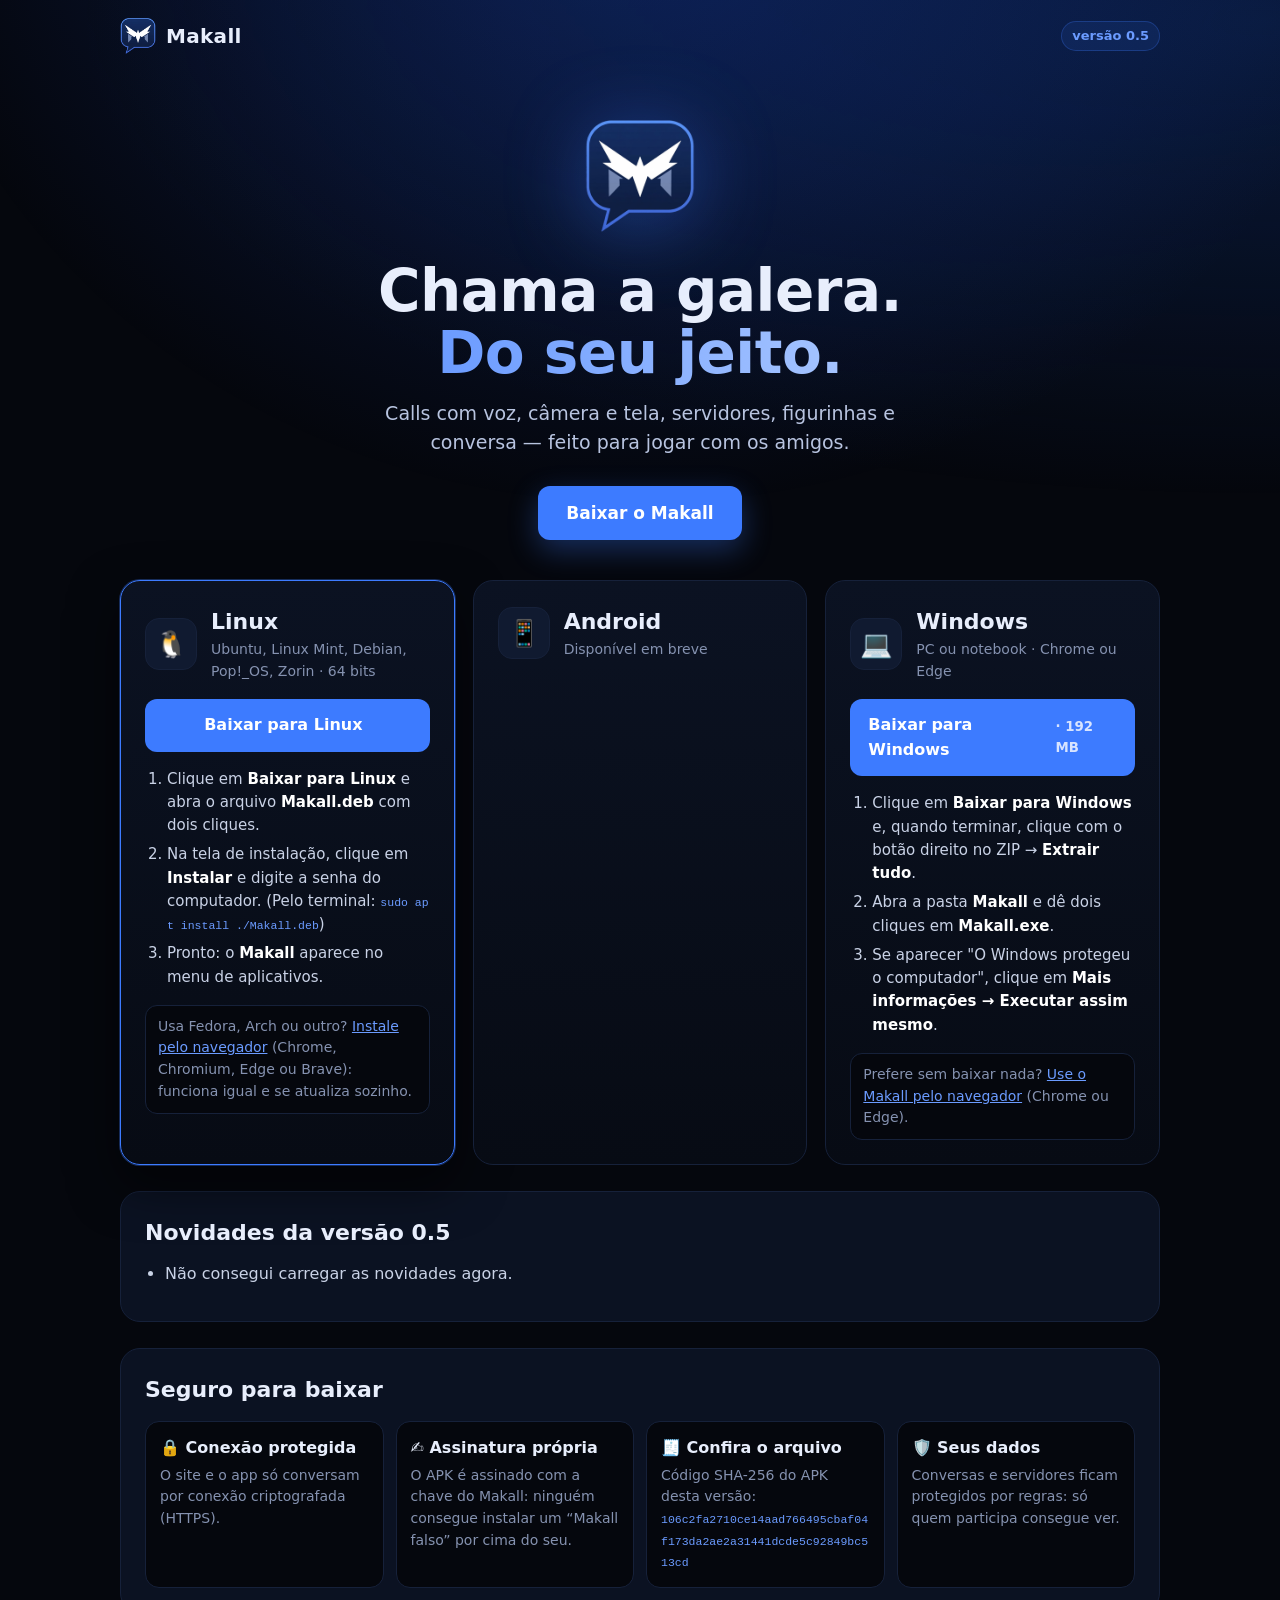
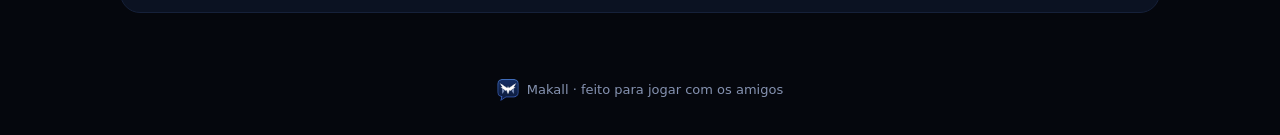
==== index.html @ 07456e09 "Update index.html" ====
<!doctype html>
<html lang="pt-BR">
<head>
<meta charset="utf-8">
<meta name="viewport" content="width=device-width, initial-scale=1">
<meta name="theme-color" content="#05070d">
<meta name="description" content="Baixe o Makall: chamadas, servidores e conversa com os amigos. Android, Windows e Linux.">
<title>Makall — baixar</title>
<link rel="icon" href="logo.png">
<link rel="stylesheet" href="site.css">
<script src="site.js" defer></script>
</head>
<body>
<div class="glow" aria-hidden="true"></div>
<header class="top">
  <a class="brand" href="#"><img src="logo.png" alt="" width="36" height="36"><span>Makall</span></a>
  <span class="ver" id="ver">versão …</span>
</header>

<main>
  <section class="hero">
    <img class="hero-logo" src="logo.png" alt="Logo do Makall" width="112" height="112">
    <h1>Chama a galera.<br><em>Do seu jeito.</em></h1>
    <p class="lead">Calls com voz, câmera e tela, servidores, figurinhas e conversa — feito para jogar com os amigos.</p>
    <a class="cta" href="#baixar">Baixar o Makall</a>
  </section>

  <section id="baixar" class="downloads">
   <article class="dl" id="dl-android">
  <div class="dl-head">
    <span class="ico" aria-hidden="true">📱</span>
    <div>
      <h2>Android</h2>
      <p class="muted">Disponível em breve</p>
    </div>
  </div>
</article>

    <article class="dl" id="dl-pc">
      <div class="dl-head"><span class="ico" aria-hidden="true">💻</span><div><h2>Windows</h2><p class="muted">PC ou notebook · Chrome ou Edge</p></div></div>
      <a class="btn primary" id="pcopen" href="https://github.com/aeternuspoison/makall/releases/latest/download/Makall-Windows-0.5.zip" rel="noopener">Baixar para Windows <small>· 192 MB</small></a>
      <ol class="steps">
        <li>Clique em <b>Baixar para Windows</b> e, quando terminar, clique com o botão direito no ZIP → <b>Extrair tudo</b>.</li>
        <li>Abra a pasta <b>Makall</b> e dê dois cliques em <b>Makall.exe</b>.</li>
        <li>Se aparecer "O Windows protegeu o computador", clique em <b>Mais informações → Executar assim mesmo</b>.</li>
      </ol>
      <p class="note">Prefere sem baixar nada? <a href="app/" target="_blank" rel="noopener">Use o Makall pelo navegador</a> (Chrome ou Edge).</p>
    </article>

    <article class="dl" id="dl-linux">
      <div class="dl-head"><span class="ico" aria-hidden="true">🐧</span><div><h2>Linux</h2><p class="muted">Ubuntu, Linux Mint, Debian, Pop!_OS, Zorin · 64 bits</p></div></div>
      <a class="btn primary" id="deb" href="https://github.com/aeternuspoison/makall/releases/download/untagged-8e85a0187bf473777cb1/Makall-Linux-0.5.zip" download rel="noopener">Baixar para Linux <small id="debsize"></small></a>
      <ol class="steps">
        <li>Clique em <b>Baixar para Linux</b> e abra o arquivo <b>Makall.deb</b> com dois cliques.</li>
        <li>Na tela de instalação, clique em <b>Instalar</b> e digite a senha do computador. (Pelo terminal: <code>sudo apt install ./Makall.deb</code>)</li>
        <li>Pronto: o <b>Makall</b> aparece no menu de aplicativos.</li>
      </ol>
      <p class="note">Usa Fedora, Arch ou outro? <a href="app/" target="_blank" rel="noopener">Instale pelo navegador</a> (Chrome, Chromium, Edge ou Brave): funciona igual e se atualiza sozinho.</p>
    </article>
  </section>

  <section class="news">
    <h2>Novidades da versão <span id="ver2">…</span></h2>
    <ul id="notas"><li class="muted">Carregando…</li></ul>
    <p class="muted small" id="quando"></p>
  </section>

  <section class="safe">
    <h2>Seguro para baixar</h2>
    <div class="safe-grid">
      <div><b>🔒 Conexão protegida</b><p>O site e o app só conversam por conexão criptografada (HTTPS).</p></div>
      <div><b>✍️ Assinatura própria</b><p>O APK é assinado com a chave do Makall: ninguém consegue instalar um “Makall falso” por cima do seu.</p></div>
      <div><b>🧾 Confira o arquivo</b><p>Código SHA-256 do APK desta versão:<br><code id="sha">…</code></p><p id="debshaw" hidden>Do instalador do Linux:<br><code id="debsha">…</code></p></div>
      <div><b>🛡️ Seus dados</b><p>Conversas e servidores ficam protegidos por regras: só quem participa consegue ver.</p></div>
    </div>
  </section>
</main>

<footer>
  <img src="logo.png" alt="" width="22" height="22"> Makall · feito para jogar com os amigos
</footer>
</body>
</html>
---- site.css ----
:root { --bg0: #05070d; --bg1: #070b14; --bg2: #0b1222; --bg3: #101a30; --navy: #0d2a66; --navy2: #14398a; --acc: #3d7bff; --acc2: #6b9bff; --tx: #e8eefc; --mut: #8592b0; --line: #16213a; }
* { box-sizing: border-box; margin: 0; }
html { scroll-behavior: smooth; }
body { background: var(--bg0); color: var(--tx); font: 16px/1.55 "Segoe UI", system-ui, -apple-system, Roboto, sans-serif; min-height: 100vh; overflow-x: hidden; }
::selection { background: #3d7bff66; }
a { color: var(--acc2); }
.muted { color: var(--mut); }
.small { font-size: 13px; }
.glow { position: fixed; inset: -20vh -20vw auto; height: 90vh; background: radial-gradient(ellipse at 50% 0%, #1d4ed855, transparent 60%), radial-gradient(ellipse at 85% 25%, #0d2a6688, transparent 55%); pointer-events: none; z-index: -1; }
.top { display: flex; align-items: center; justify-content: space-between; max-width: 1080px; margin: 0 auto; padding: 18px 20px; }
.brand { display: flex; align-items: center; gap: 10px; color: var(--tx); text-decoration: none; font-weight: 800; font-size: 20px; letter-spacing: .3px; }
.ver { font-size: 13px; font-weight: 700; color: var(--acc2); background: #3d7bff1a; border: 1px solid #3d7bff44; padding: 4px 10px; border-radius: 999px; }
main { max-width: 1080px; margin: 0 auto; padding: 0 20px 40px; }
.hero { text-align: center; padding: 48px 0 40px; }
.hero-logo { filter: drop-shadow(0 10px 40px #3d7bff66); animation: float 5s ease-in-out infinite; }
@keyframes float { 50% { transform: translateY(-8px); } }
h1 { font-size: clamp(34px, 6vw, 58px); line-height: 1.08; margin: 20px 0 14px; font-weight: 900; letter-spacing: -.5px; }
h1 em { font-style: normal; background: linear-gradient(90deg, var(--acc2), #a5c4ff); -webkit-background-clip: text; background-clip: text; color: transparent; }
.lead { color: #b8c4e0; font-size: clamp(16px, 2.2vw, 19px); max-width: 560px; margin: 0 auto 28px; }
.cta, .btn { display: inline-flex; align-items: center; justify-content: center; gap: 8px; font-weight: 700; text-decoration: none; border-radius: 12px; transition: transform .12s, background .12s, box-shadow .12s; }
.cta { background: var(--acc); color: #fff; padding: 14px 28px; font-size: 17px; box-shadow: 0 10px 30px #3d7bff55; }
.cta:hover, .btn.primary:hover { background: var(--acc2); transform: translateY(-1px); }
.downloads { display: grid; grid-template-columns: repeat(auto-fit, minmax(300px, 1fr)); gap: 18px; scroll-margin-top: 20px; }
.dl { background: linear-gradient(180deg, var(--bg2), var(--bg1)); border: 1px solid var(--line); border-radius: 20px; padding: 24px; display: flex; flex-direction: column; gap: 16px; transition: border-color .2s; }
.dl.me { border-color: var(--acc); box-shadow: 0 0 0 1px #3d7bff55, 0 20px 50px #0008; }
.dl-head { display: flex; gap: 14px; align-items: center; }
.ico { width: 52px; height: 52px; border-radius: 14px; background: var(--bg3); border: 1px solid var(--line); display: grid; place-items: center; font-size: 26px; flex: none; }
h2 { font-size: 22px; font-weight: 800; }
.dl .muted { font-size: 14px; }
.btn.primary { background: var(--acc); color: #fff; padding: 14px 18px; font-size: 16px; }
.btn small { font-weight: 600; opacity: .8; }
.steps { padding-left: 22px; color: #c9d2e6; display: flex; flex-direction: column; gap: 6px; font-size: 15px; }
.steps b { color: #fff; }
.kbd { display: inline-block; padding: 0 6px; border-radius: 6px; background: var(--bg3); border: 1px solid var(--line); font-size: 13px; }
.note { font-size: 14px; color: var(--mut); background: var(--bg0); border: 1px solid var(--line); border-radius: 12px; padding: 10px 12px; }
.note b { color: var(--acc2); }
.news, .safe { margin-top: 26px; background: var(--bg2); border: 1px solid var(--line); border-radius: 20px; padding: 24px; }
.news ul { margin-top: 12px; padding-left: 20px; display: flex; flex-direction: column; gap: 6px; color: #c9d2e6; }
.news p { margin-top: 10px; }
.safe-grid { margin-top: 14px; display: grid; grid-template-columns: repeat(auto-fit, minmax(220px, 1fr)); gap: 12px; }
.safe-grid > div { background: var(--bg0); border: 1px solid var(--line); border-radius: 14px; padding: 14px; }
.safe-grid p { color: var(--mut); font-size: 14px; margin-top: 4px; }
code { font-family: ui-monospace, Consolas, monospace; font-size: 11.5px; color: var(--acc2); word-break: break-all; }
footer { text-align: center; color: var(--mut); font-size: 13px; padding: 26px 20px 34px; display: flex; gap: 8px; align-items: center; justify-content: center; }
@media (max-width: 640px) { .hero { padding: 26px 0 30px; } .dl, .news, .safe { padding: 18px; border-radius: 16px; } }
.btn.off { background: var(--bg3); color: var(--mut); cursor: default; pointer-events: none; }
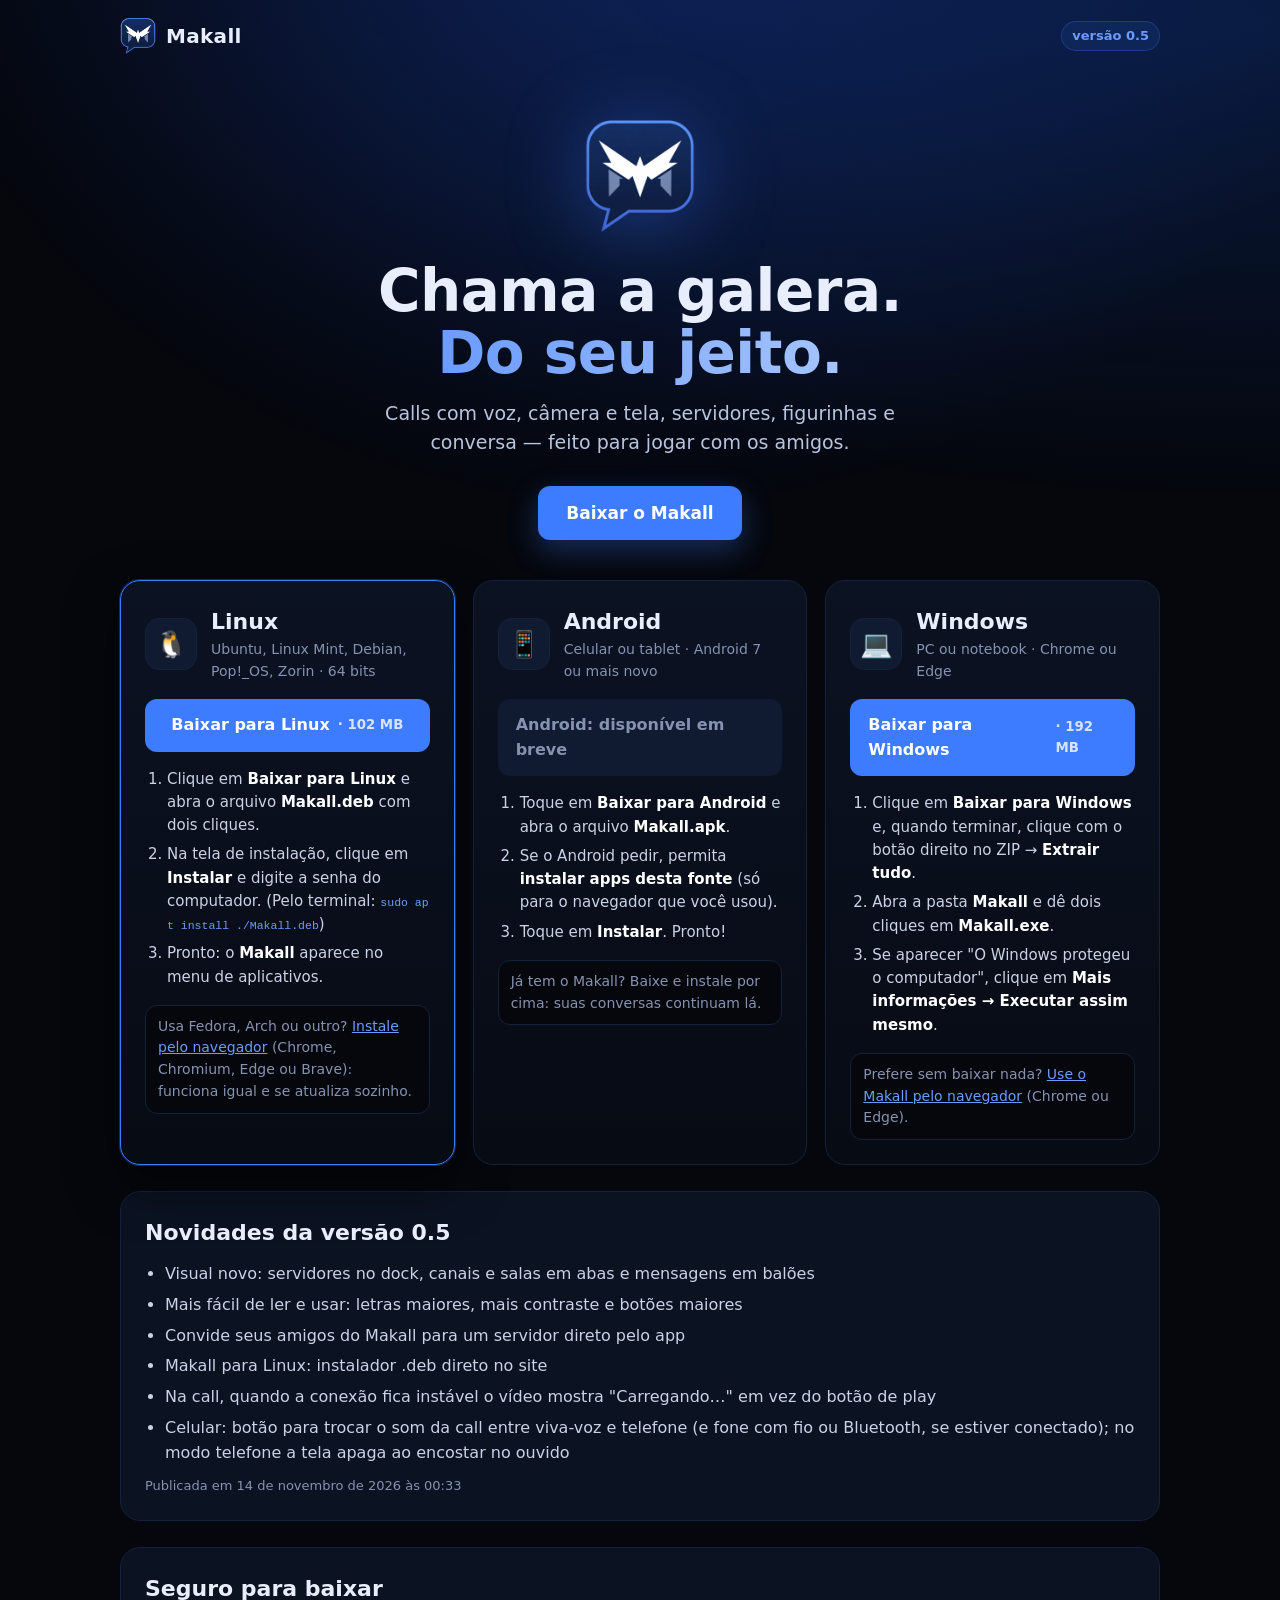
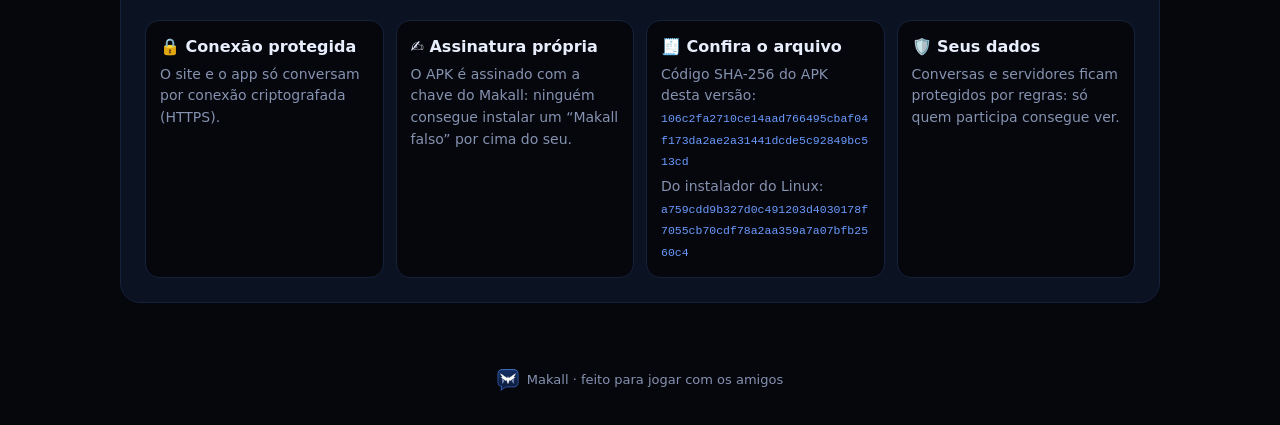
==== commit 727a5308: "Update index.html" ====
--- a/index.html
+++ b/index.html
@@ -27,15 +27,29 @@
   </section>
 
   <section id="baixar" class="downloads">
-   <article class="dl" id="dl-android">
-  <div class="dl-head">
-    <span class="ico" aria-hidden="true">📱</span>
-    <div>
-      <h2>Android</h2>
-      <p class="muted">Disponível em breve</p>
-    </div>
-  </div>
-</article>
+
+    <article class="dl" id="dl-android">
+      <div class="dl-head">
+        <span class="ico" aria-hidden="true">📱</span>
+        <div>
+          <h2>Android</h2>
+          <p class="muted">Celular ou tablet · Android 7 ou mais novo</p>
+        </div>
+      </div>
+
+      <a class="btn primary" id="apk"
+         href="https://github.com/aeternuspoison/makall/releases/download/untagged-de71efdc9c9ae6260234/Makall-Android-0.5.zip"
+         rel="noopener">
+        Baixar para Android <small id="apksize">· 5,5 MB</small>
+      </a>
+
+      <ol class="steps">
+        <li>Toque em <b>Baixar para Android</b> e abra o arquivo <b>Makall.apk</b>.</li>
+        <li>Se o Android pedir, permita <b>instalar apps desta fonte</b> (só para o navegador que você usou).</li>
+        <li>Toque em <b>Instalar</b>. Pronto!</li>
+      </ol>
+      <p class="note">Já tem o Makall? Baixe e instale por cima: suas conversas continuam lá.</p>
+    </article>
 
     <article class="dl" id="dl-pc">
       <div class="dl-head"><span class="ico" aria-hidden="true">💻</span><div><h2>Windows</h2><p class="muted">PC ou notebook · Chrome ou Edge</p></div></div>
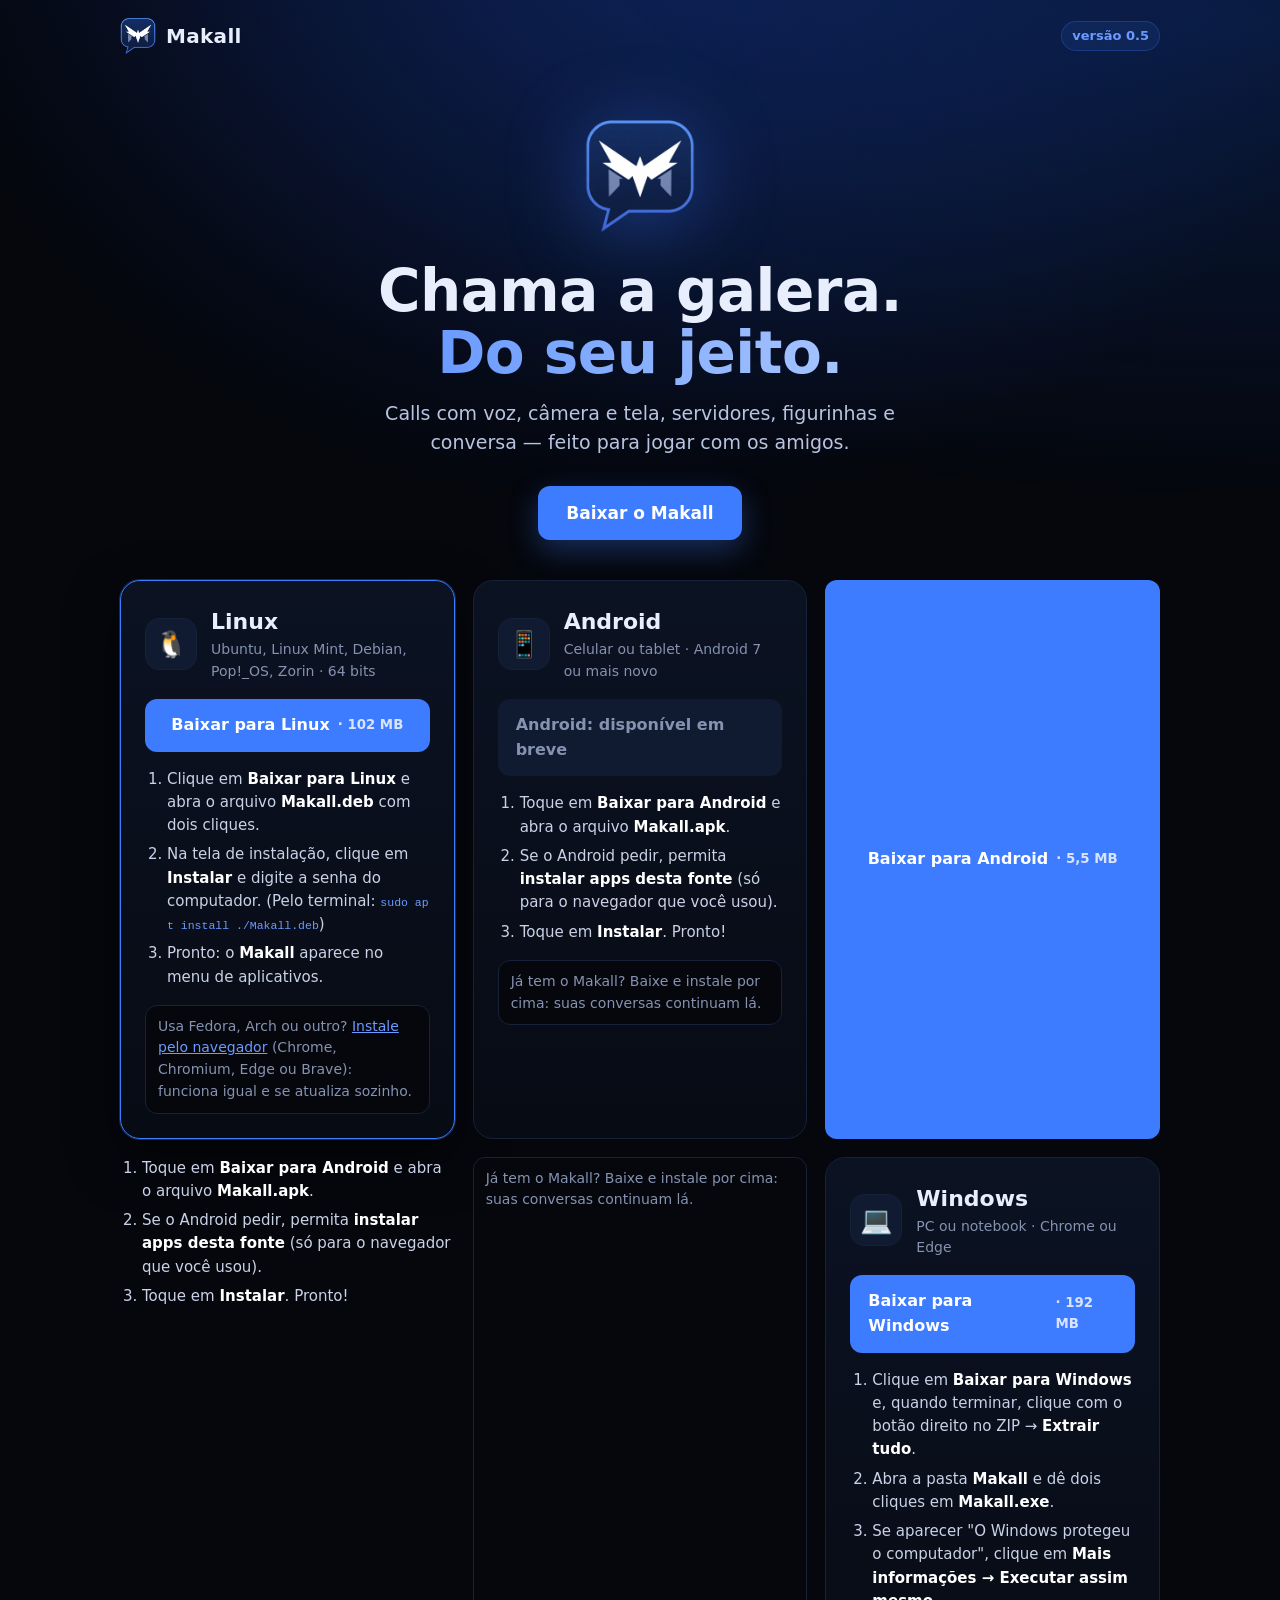
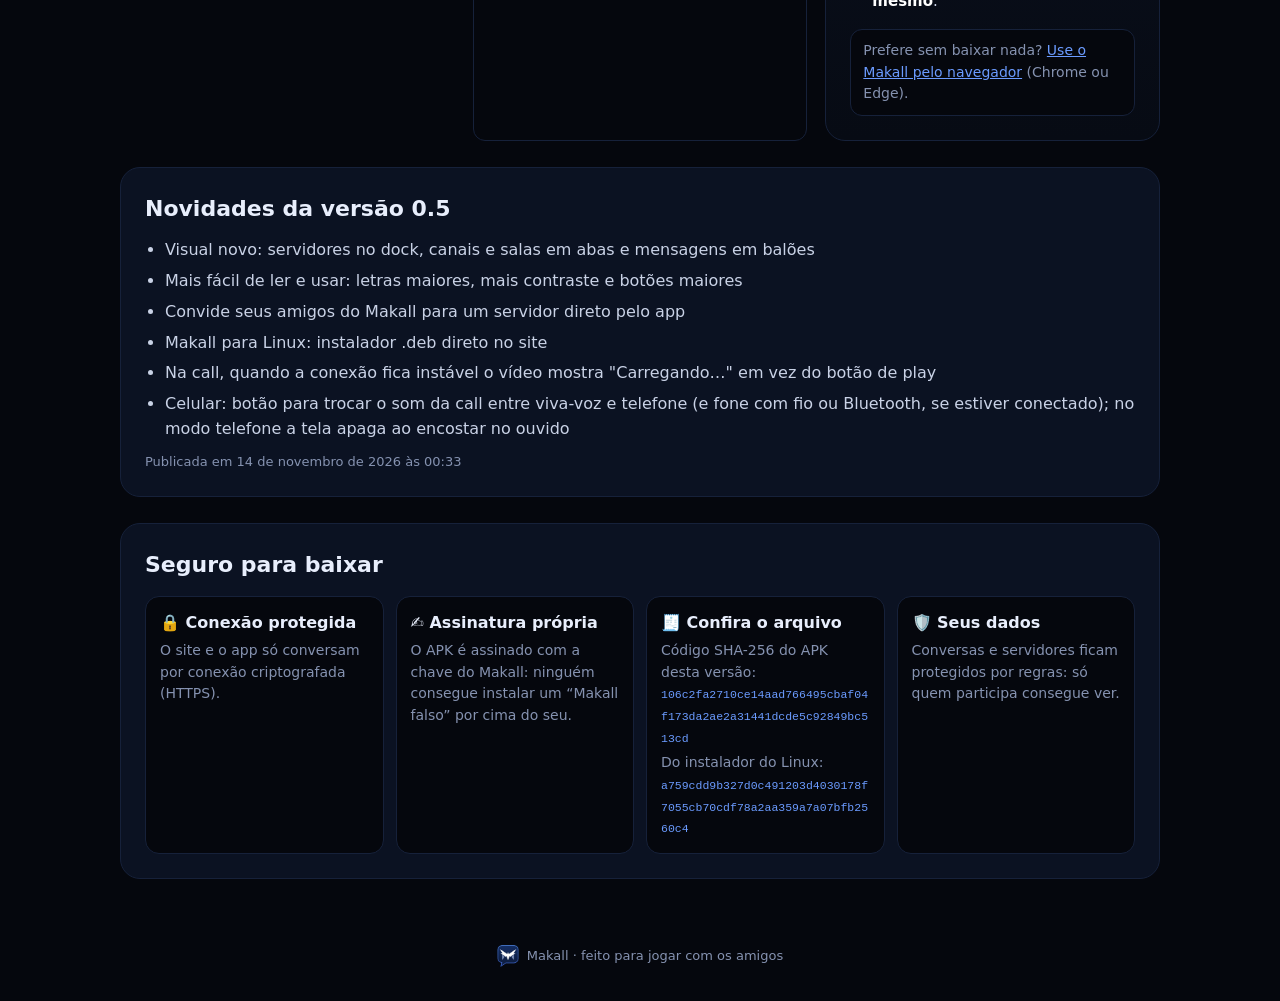
==== commit b974000c: "Update index.html" ====
--- a/index.html
+++ b/index.html
@@ -28,14 +28,20 @@
 
   <section id="baixar" class="downloads">
 
-    <article class="dl" id="dl-android">
-      <div class="dl-head">
-        <span class="ico" aria-hidden="true">📱</span>
-        <div>
-          <h2>Android</h2>
-          <p class="muted">Celular ou tablet · Android 7 ou mais novo</p>
-        </div>
-      </div>
+<article class="dl" id="dl-android">
+  <div class="dl-head"><span class="ico" aria-hidden="true">📱</span><div><h2>Android</h2><p class="muted">Celular ou tablet · Android 7 ou mais novo</p></div></div>
+
+  <a class="btn primary" id="apk"
+     href="https://github.com/aeternuspoison/makall/releases/download/untagged-de71efdc9c9ae6260234/Makall-Android-0.5.zip"
+     rel="noopener">Baixar para Android <small id="apksize">· 5,5 MB</small></a>
+
+  <ol class="steps">
+    <li>Toque em <b>Baixar para Android</b> e abra o arquivo <b>Makall.apk</b>.</li>
+    <li>Se o Android pedir, permita <b>instalar apps desta fonte</b> (só para o navegador que você usou).</li>
+    <li>Toque em <b>Instalar</b>. Pronto!</li>
+  </ol>
+  <p class="note">Já tem o Makall? Baixe e instale por cima: suas conversas continuam lá.</p>
+</article>
 
       <a class="btn primary" id="apk"
          href="https://github.com/aeternuspoison/makall/releases/download/untagged-de71efdc9c9ae6260234/Makall-Android-0.5.zip"
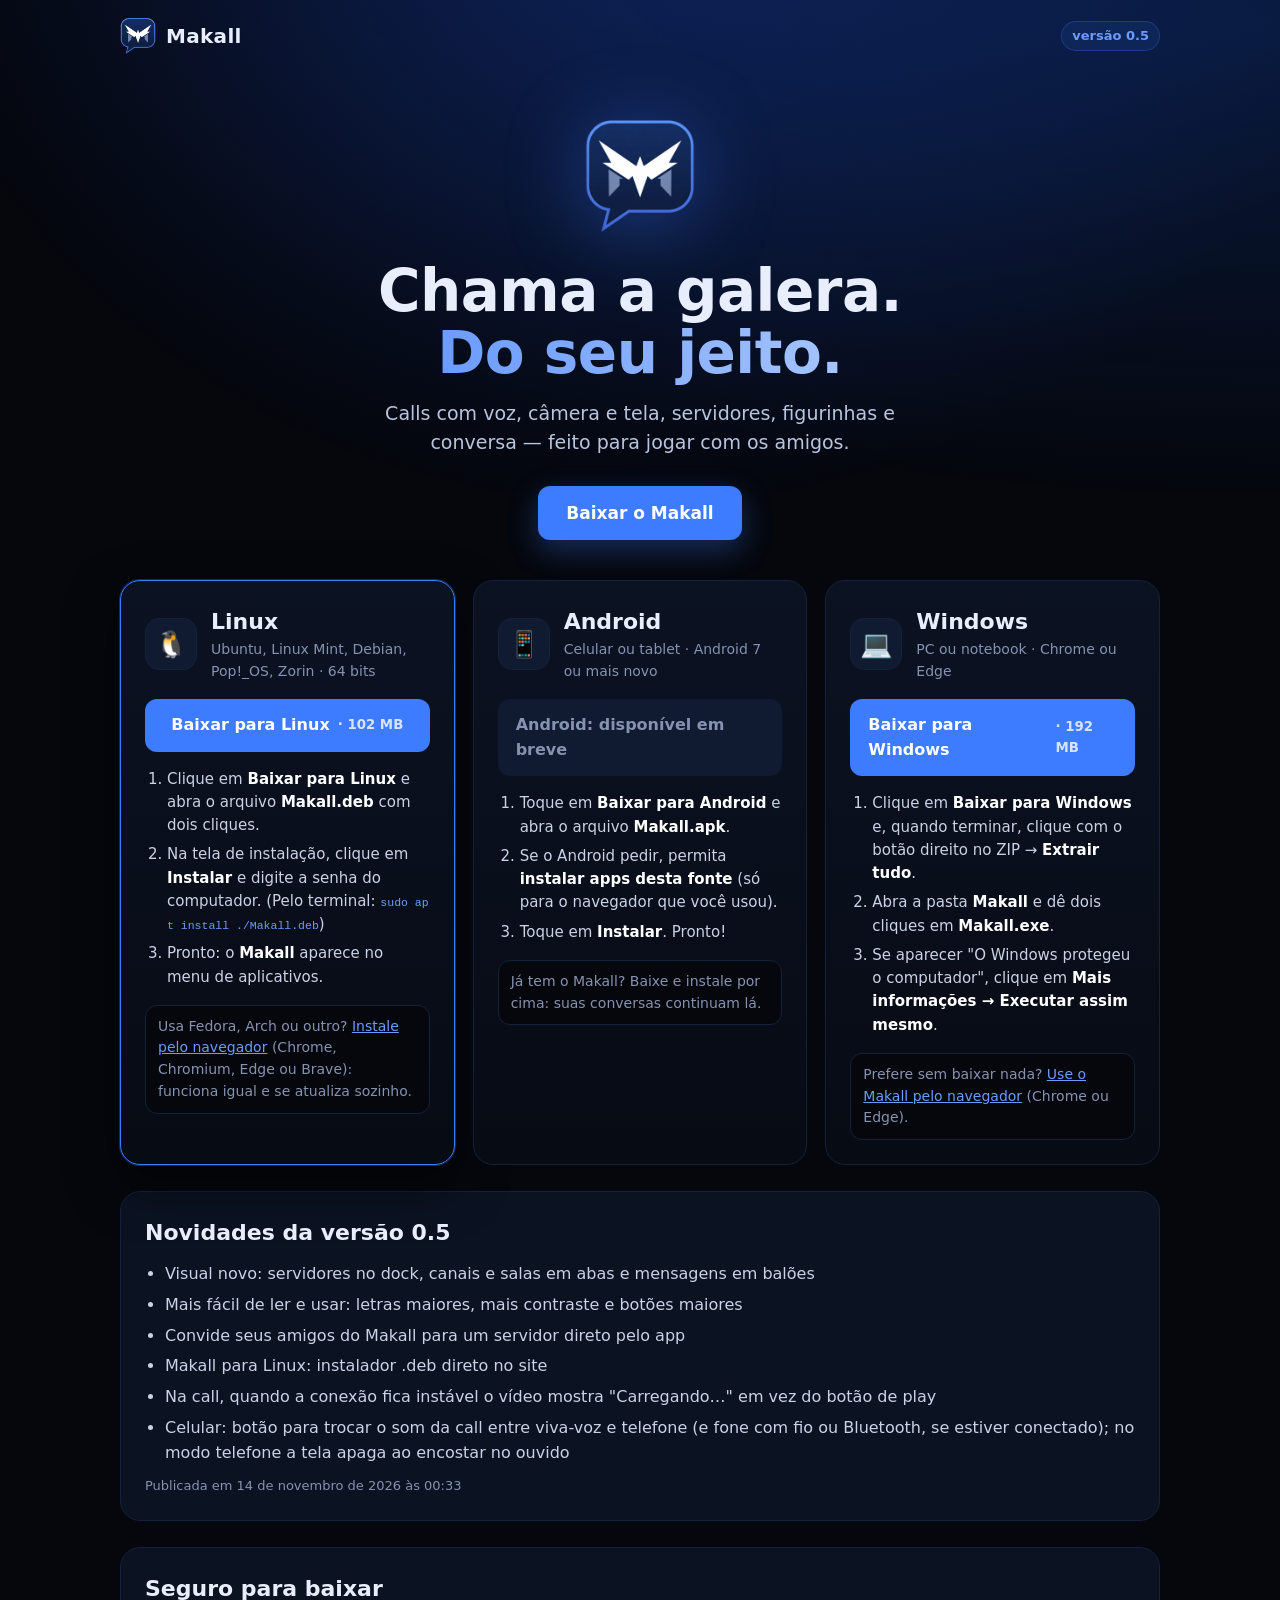
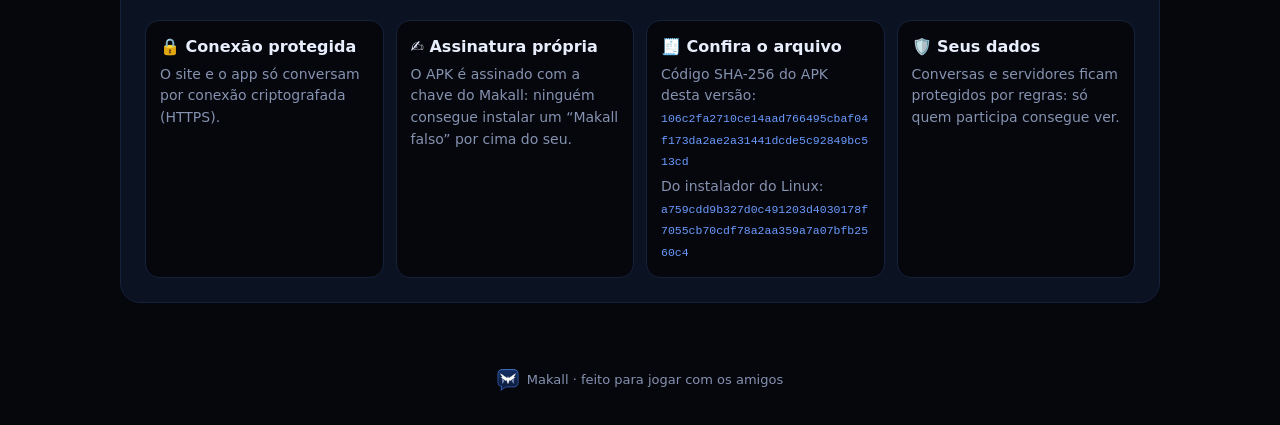
==== commit 3264d048: "Update index.html" ====
--- a/index.html
+++ b/index.html
@@ -28,26 +28,12 @@
 
   <section id="baixar" class="downloads">
 
-<article class="dl" id="dl-android">
-  <div class="dl-head"><span class="ico" aria-hidden="true">📱</span><div><h2>Android</h2><p class="muted">Celular ou tablet · Android 7 ou mais novo</p></div></div>
-
-  <a class="btn primary" id="apk"
-     href="https://github.com/aeternuspoison/makall/releases/download/untagged-de71efdc9c9ae6260234/Makall-Android-0.5.zip"
-     rel="noopener">Baixar para Android <small id="apksize">· 5,5 MB</small></a>
-
-  <ol class="steps">
-    <li>Toque em <b>Baixar para Android</b> e abra o arquivo <b>Makall.apk</b>.</li>
-    <li>Se o Android pedir, permita <b>instalar apps desta fonte</b> (só para o navegador que você usou).</li>
-    <li>Toque em <b>Instalar</b>. Pronto!</li>
-  </ol>
-  <p class="note">Já tem o Makall? Baixe e instale por cima: suas conversas continuam lá.</p>
-</article>
+    <article class="dl" id="dl-android">
+      <div class="dl-head"><span class="ico" aria-hidden="true">📱</span><div><h2>Android</h2><p class="muted">Celular ou tablet · Android 7 ou mais novo</p></div></div>
 
       <a class="btn primary" id="apk"
          href="https://github.com/aeternuspoison/makall/releases/download/untagged-de71efdc9c9ae6260234/Makall-Android-0.5.zip"
-         rel="noopener">
-        Baixar para Android <small id="apksize">· 5,5 MB</small>
-      </a>
+         rel="noopener">Baixar para Android <small id="apksize">· 5,5 MB</small></a>
 
       <ol class="steps">
         <li>Toque em <b>Baixar para Android</b> e abra o arquivo <b>Makall.apk</b>.</li>
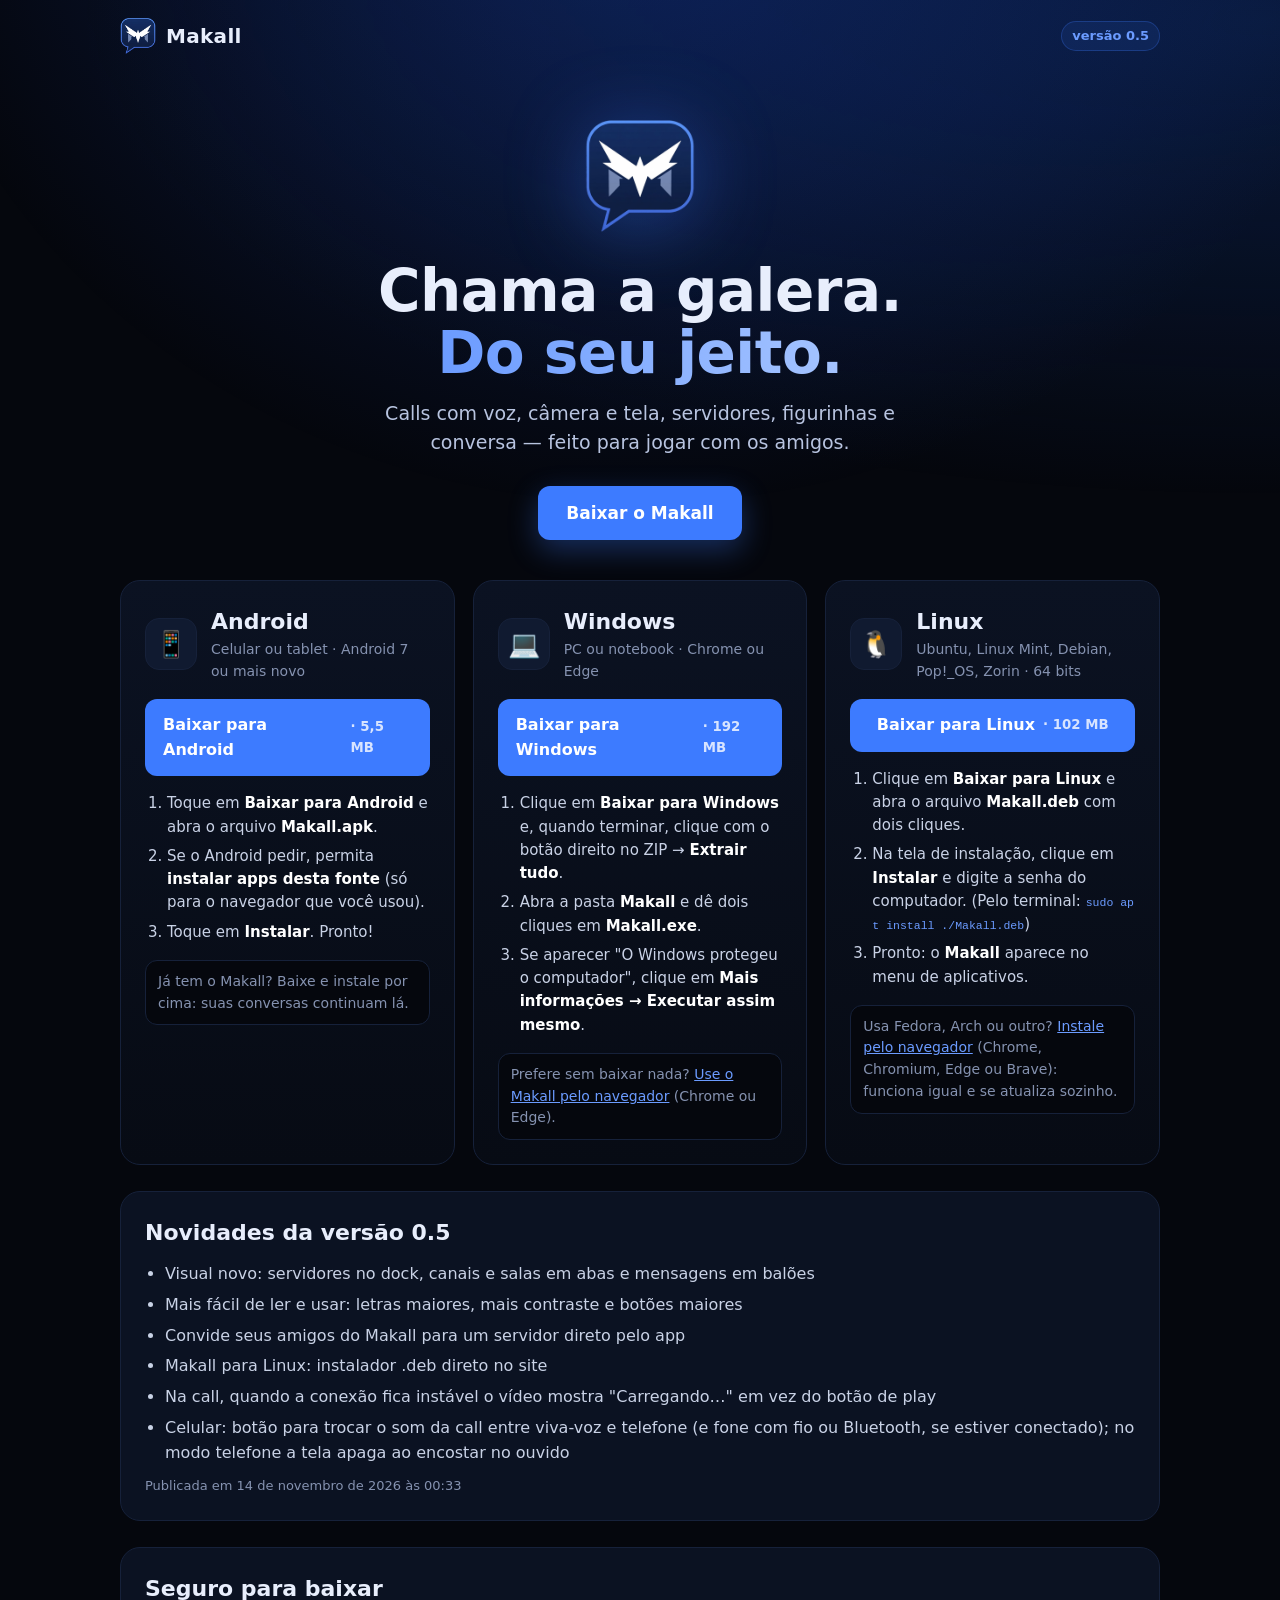
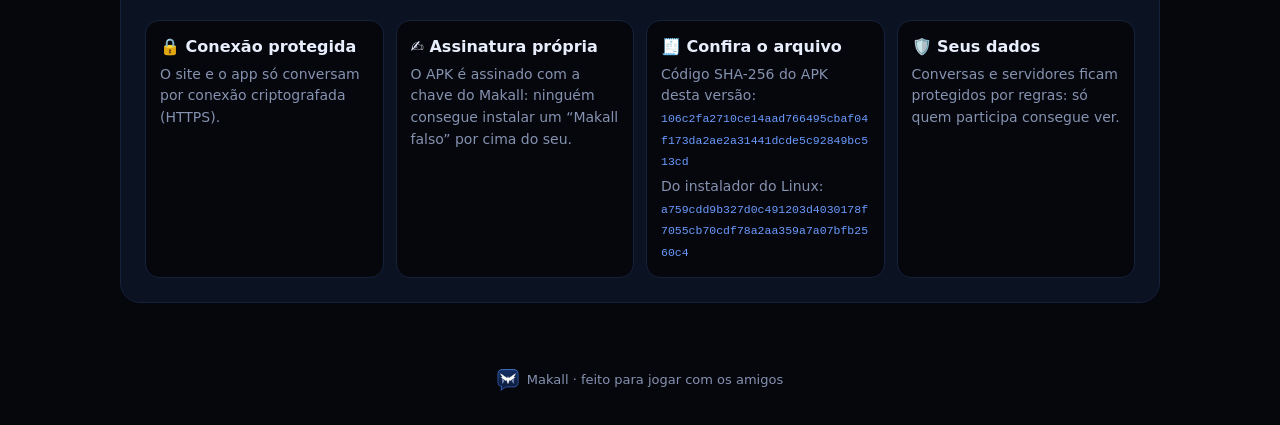
==== commit 69d9fdbb: "Update index.html" ====
--- a/index.html
+++ b/index.html
@@ -28,20 +28,18 @@
 
   <section id="baixar" class="downloads">
 
-    <article class="dl" id="dl-android">
-      <div class="dl-head"><span class="ico" aria-hidden="true">📱</span><div><h2>Android</h2><p class="muted">Celular ou tablet · Android 7 ou mais novo</p></div></div>
-
-      <a class="btn primary" id="apk"
-         href="https://github.com/aeternuspoison/makall/releases/download/untagged-de71efdc9c9ae6260234/Makall-Android-0.5.zip"
-         rel="noopener">Baixar para Android <small id="apksize">· 5,5 MB</small></a>
-
-      <ol class="steps">
-        <li>Toque em <b>Baixar para Android</b> e abra o arquivo <b>Makall.apk</b>.</li>
-        <li>Se o Android pedir, permita <b>instalar apps desta fonte</b> (só para o navegador que você usou).</li>
-        <li>Toque em <b>Instalar</b>. Pronto!</li>
-      </ol>
-      <p class="note">Já tem o Makall? Baixe e instale por cima: suas conversas continuam lá.</p>
-    </article>
+  <article class="dl" id="dl-android">
+    <div class="dl-head"><span class="ico" aria-hidden="true">📱</span><div><h2>Android</h2><p class="muted">Celular ou tablet · Android 7 ou mais novo</p></div></div>
+  
+    <a class="btn primary" id="apk" href="https://github.com/aeternuspoison/makall/releases/download/untagged-de71efdc9c9ae6260234/Makall-Android-0.5.zip" rel="noopener">Baixar para Android <small id="apksize">· 5,5 MB</small></a>
+  
+    <ol class="steps">
+      <li>Toque em <b>Baixar para Android</b> e abra o arquivo <b>Makall.apk</b>.</li>
+      <li>Se o Android pedir, permita <b>instalar apps desta fonte</b> (só para o navegador que você usou).</li>
+      <li>Toque em <b>Instalar</b>. Pronto!</li>
+    </ol>
+    <p class="note">Já tem o Makall? Baixe e instale por cima: suas conversas continuam lá.</p>
+  </article>
 
     <article class="dl" id="dl-pc">
       <div class="dl-head"><span class="ico" aria-hidden="true">💻</span><div><h2>Windows</h2><p class="muted">PC ou notebook · Chrome ou Edge</p></div></div>
@@ -56,7 +54,7 @@
 
     <article class="dl" id="dl-linux">
       <div class="dl-head"><span class="ico" aria-hidden="true">🐧</span><div><h2>Linux</h2><p class="muted">Ubuntu, Linux Mint, Debian, Pop!_OS, Zorin · 64 bits</p></div></div>
-      <a class="btn primary" id="deb" href="https://github.com/aeternuspoison/makall/releases/download/untagged-8e85a0187bf473777cb1/Makall-Linux-0.5.zip" download rel="noopener">Baixar para Linux <small id="debsize"></small></a>
+      <a class="btn primary" id="deb" href="https://github.com/aeternuspoison/makall/releases/download/0.5_linux/Makall-Linux-0.5.zip" download rel="noopener">Baixar para Linux <small id="debsize"></small></a>
       <ol class="steps">
         <li>Clique em <b>Baixar para Linux</b> e abra o arquivo <b>Makall.deb</b> com dois cliques.</li>
         <li>Na tela de instalação, clique em <b>Instalar</b> e digite a senha do computador. (Pelo terminal: <code>sudo apt install ./Makall.deb</code>)</li>
